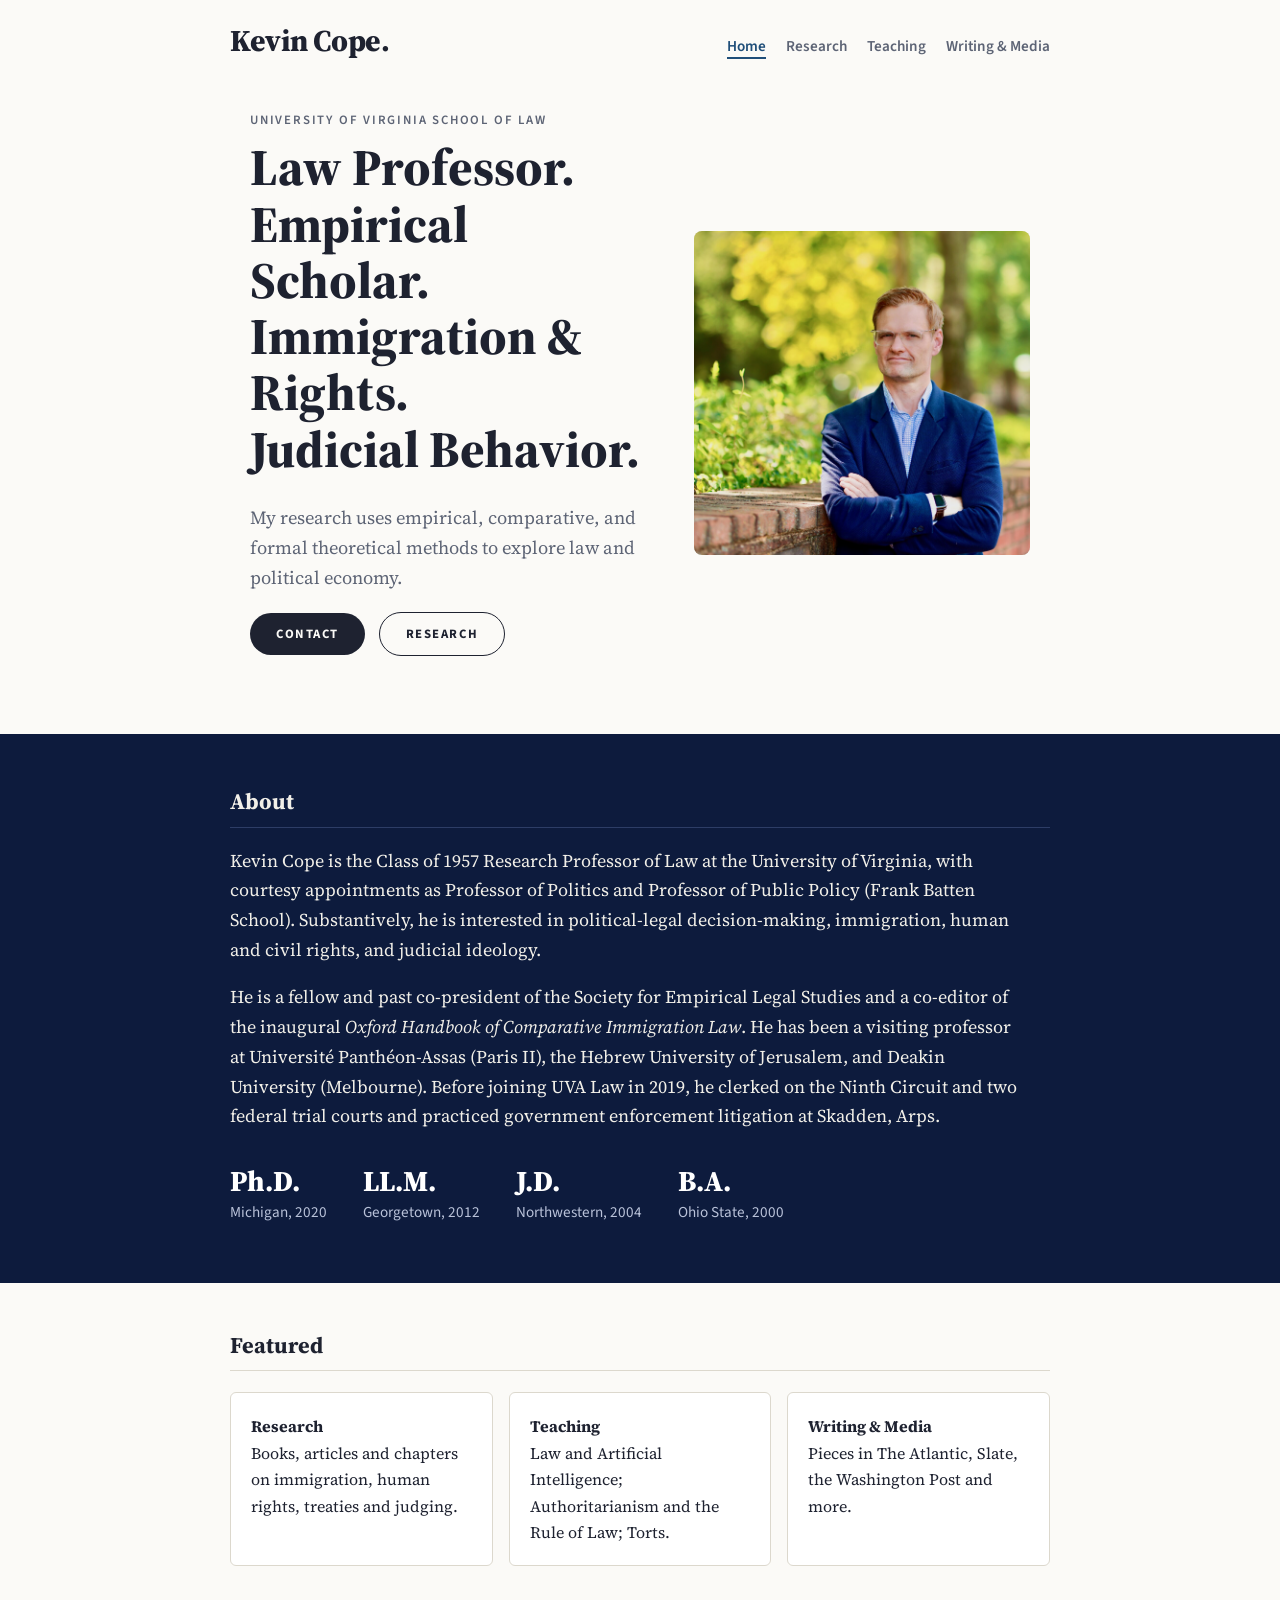
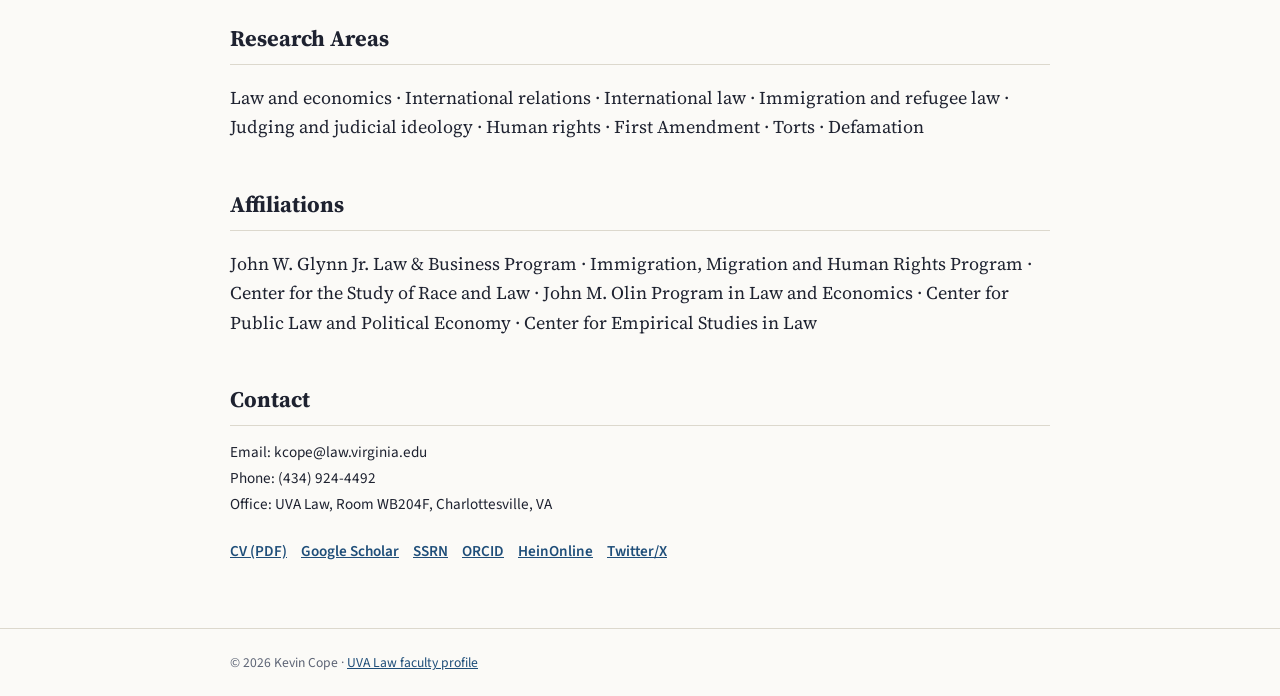
==== academic-website/index.html @ 52761af6 "Move site into academic-website/ subdirectory Co-Authored-By: Claude Sonnet 5.5 <noreply@anthropic.c" ====
<!DOCTYPE html>
<html lang="en"><head><meta charset="UTF-8"><meta name="viewport" content="width=device-width, initial-scale=1.0">
<title>Kevin Cope — Professor of Law, University of Virginia</title><meta name="description" content="Kevin Cope is Class of 1957 Research Professor of Law at the University of Virginia School of Law, studying law and political economy.">
<link rel="preconnect" href="https://fonts.googleapis.com"><link rel="preconnect" href="https://fonts.gstatic.com" crossorigin>
<link href="https://fonts.googleapis.com/css2?family=Source+Serif+4:wght@400;600;700&family=Source+Sans+3:wght@400;600;700&display=swap" rel="stylesheet">
<link rel="stylesheet" href="css/style.css"></head><body>
<header class="site"><div class="container"><a class="brand" href="index.html">Kevin Cope.</a><nav>
<a href="index.html" class=active>Home</a><a href="research.html">Research</a><a href="teaching.html">Teaching</a><a href="media.html">Writing &amp; Media</a></nav></div></header><main class="container">

<section class="hero"><div class="hero-text">
<p class="eyebrow">University of Virginia School of Law</p>
<h1>Law Professor.<br>Empirical Scholar.<br>Immigration &amp; Rights.<br>Judicial Behavior.</h1>
<p class="lede">My research uses empirical, comparative, and formal theoretical methods to explore law and political economy.</p>
<p><a class="btn" href="#contact">Contact</a> <a class="btn ghost" href="research.html">Research</a></p></div>
<div><div class="photo" id="ph" aria-label="Photo placeholder">KC</div></div></section>
</main>
<section class="band"><div class="container">
<h2>About</h2>
<p>Kevin Cope is the Class of 1957 Research Professor of Law at the University of Virginia, with courtesy appointments as Professor of Politics and Professor of Public Policy (Frank Batten School). Substantively, he is interested in political-legal decision-making, immigration, human and civil rights, and judicial ideology.</p>
<p>He is a fellow and past co-president of the Society for Empirical Legal Studies and a co-editor of the inaugural <em>Oxford Handbook of Comparative Immigration Law</em>. He has been a visiting professor at Université Panthéon-Assas (Paris II), the Hebrew University of Jerusalem, and Deakin University (Melbourne). Before joining UVA Law in 2019, he clerked on the Ninth Circuit and two federal trial courts and practiced government enforcement litigation at Skadden, Arps.</p>
<div class="stats"><div><b>Ph.D.</b>Michigan, 2020</div><div><b>LL.M.</b>Georgetown, 2012</div><div><b>J.D.</b>Northwestern, 2004</div><div><b>B.A.</b>Ohio State, 2000</div></div>
</div></section>
<main class="container">
<h2>Featured</h2>
<div class="cards">
<a class="card" href="research.html"><b>Research</b><br>Books, articles and chapters on immigration, human rights, treaties and judging.</a>
<a class="card" href="teaching.html"><b>Teaching</b><br>Law and Artificial Intelligence; Authoritarianism and the Rule of Law; Torts.</a>
<a class="card" href="media.html"><b>Writing &amp; Media</b><br>Pieces in The Atlantic, Slate, the Washington Post and more.</a></div>
<h2>Research Areas</h2><p>Law and economics &middot; International relations &middot; International law &middot; Immigration and refugee law &middot; Judging and judicial ideology &middot; Human rights &middot; First Amendment &middot; Torts &middot; Defamation</p>
<h2>Affiliations</h2><p>John W. Glynn Jr. Law &amp; Business Program &middot; Immigration, Migration and Human Rights Program &middot; Center for the Study of Race and Law &middot; John M. Olin Program in Law and Economics &middot; Center for Public Law and Political Economy &middot; Center for Empirical Studies in Law</p>
<h2 id="contact">Contact</h2>
<div class="contact">Email: kcope@law.virginia.edu<br>Phone: (434) 924-4492<br>Office: UVA Law, Room WB204F, Charlottesville, VA</div>
<p class="links"><a href="https://www.dropbox.com/s/ezp9ynncu754b7q/Cope-CV.pdf?dl=0">CV (PDF)</a><a href="https://scholar.google.com/citations?user=xXnzLrUAAAAJ">Google Scholar</a><a href="https://ssrn.com/abstract=4718929">SSRN</a><a href="https://orcid.org/0000-0002-1598-0668">ORCID</a><a href="https://heinonline.org/HOL/AuthorProfile?collection=journals&search_name=Cope,%20Kevin%20L.&base=js">HeinOnline</a><a href="https://twitter.com/KevinLynnCope">Twitter/X</a></p>
<script>var i=new Image();i.onload=function(){document.getElementById('ph').outerHTML='<img class="photo" src="images/cope.jpg" alt="Kevin Cope">'};i.src='images/cope.jpg';</script></main><footer><div class="container">&copy; 2026 Kevin Cope &middot; <a href="https://www.law.virginia.edu/faculty/profile/kc9fz/2381999">UVA Law faculty profile</a></div></footer></body></html>
---- academic-website/css/style.css ----
:root{--bg:#fbfaf7;--fg:#1e2230;--muted:#5d6475;--accent:#1f4e79;--rule:#dcd8cd;--card:#fff}
@media (prefers-color-scheme:dark){:root{--bg:#14171f;--fg:#e8e6df;--muted:#9aa1b2;--accent:#8fb8e3;--rule:#2c3140;--card:#1b1f2a}}
*{box-sizing:border-box}
body{margin:0;background:var(--bg);color:var(--fg);font:18px/1.65 "Source Serif 4",Georgia,serif}
.container{max-width:860px;margin:0 auto;padding:0 20px}
a{color:var(--accent)}
header.site{border-bottom:1px solid var(--rule);padding:18px 0}
header.site .container{display:flex;flex-wrap:wrap;justify-content:space-between;align-items:baseline;gap:10px}
.brand{font:700 1.25rem "Source Serif 4",Georgia,serif;color:var(--fg);text-decoration:none}
nav a{font:600 .95rem "Source Sans 3",system-ui,sans-serif;margin-left:20px;color:var(--muted);text-decoration:none}
nav a:hover,nav a.active{color:var(--accent)}
nav a.active{border-bottom:2px solid var(--accent)}
h1{font-size:2.2rem;line-height:1.2;margin:.2em 0 .1em}
h2{font-size:1.4rem;margin:2em 0 .5em;padding-bottom:.25em;border-bottom:1px solid var(--rule)}
.sub{font:1.05rem "Source Sans 3",system-ui,sans-serif;color:var(--muted);margin:0}
.profile{display:grid;grid-template-columns:200px 1fr;gap:32px;padding:40px 0 10px;align-items:start}
.photo{width:200px;height:240px;border-radius:6px;background:var(--rule);object-fit:cover;display:flex;align-items:center;justify-content:center;font:700 3rem "Source Sans 3",sans-serif;color:var(--muted)}
.contact{font:.95rem/1.7 "Source Sans 3",system-ui,sans-serif;margin-top:14px}
.links a{display:inline-block;margin:0 14px 6px 0;font:600 .95rem "Source Sans 3",system-ui,sans-serif}
ul.pubs{list-style:none;padding:0;margin:0}
ul.pubs li{padding:.55em 0 .55em 1.2em;text-indent:-1.2em;border-bottom:1px solid var(--rule);font-size:1rem;line-height:1.55}
ul.pubs .co{color:var(--muted)}
.card{background:var(--card);border:1px solid var(--rule);border-radius:6px;padding:14px 18px;margin:10px 0}
footer{margin-top:60px;padding:24px 0;border-top:1px solid var(--rule);font:.85rem "Source Sans 3",sans-serif;color:var(--muted)}
@media(max-width:640px){.profile{grid-template-columns:1fr}nav a{margin:0 14px 0 0}}
/* v2: Feldman/Doleac-inspired */
:root{--navy:#0d1b3d}
header.site{border-bottom:0;padding:20px 0}
.brand{font:800 1.9rem "Source Serif 4",Georgia,serif;letter-spacing:-.01em}
.hero{max-width:1000px;margin:0 auto;padding:30px 20px 60px;display:grid;grid-template-columns:1.3fr 1fr;gap:40px;align-items:center}
.hero h1{font-size:clamp(2rem,5vw,3.2rem);font-weight:800;line-height:1.1;margin:.2em 0 .5em}
.eyebrow{font:600 .8rem "Source Sans 3",sans-serif;letter-spacing:.14em;text-transform:uppercase;color:var(--muted);margin:0}
.lede{font-size:1.15rem;color:var(--muted);max-width:30em}
.hero .photo{width:100%;height:auto;aspect-ratio:4/5;font-size:5rem}
.btn{display:inline-block;background:var(--fg);color:var(--bg);padding:12px 26px;border-radius:999px;font:700 .8rem "Source Sans 3",sans-serif;letter-spacing:.12em;text-transform:uppercase;text-decoration:none;margin-right:10px}
.btn.ghost{background:transparent;color:var(--fg);border:1.5px solid var(--fg)}
.band{background:var(--navy);color:#f1efe8;padding:50px 0 60px}
.band h2{border-color:#2d3d66;margin-top:0}
.band p{max-width:44em}
.stats{display:flex;flex-wrap:wrap;gap:36px;margin-top:30px}
.stats div{font:.95rem "Source Sans 3",sans-serif;color:#b9c2d9}
.stats b{display:block;font:800 1.8rem "Source Serif 4",serif;color:#fff}
.cards{display:grid;grid-template-columns:repeat(auto-fit,minmax(220px,1fr));gap:16px}
a.card{display:block;text-decoration:none;color:var(--fg);font-size:1rem;padding:20px}
a.card:hover{border-color:var(--accent)}
@media(max-width:700px){.hero{grid-template-columns:1fr}}
/* photo shown uncropped at its natural aspect */
.hero{grid-template-columns:1.2fr 1fr;max-width:1000px;gap:40px}
.hero .photo{width:100%;height:auto;aspect-ratio:auto;object-fit:contain;border-radius:8px}
div.photo{aspect-ratio:1/1}
@media(max-width:700px){.hero{grid-template-columns:1fr}}
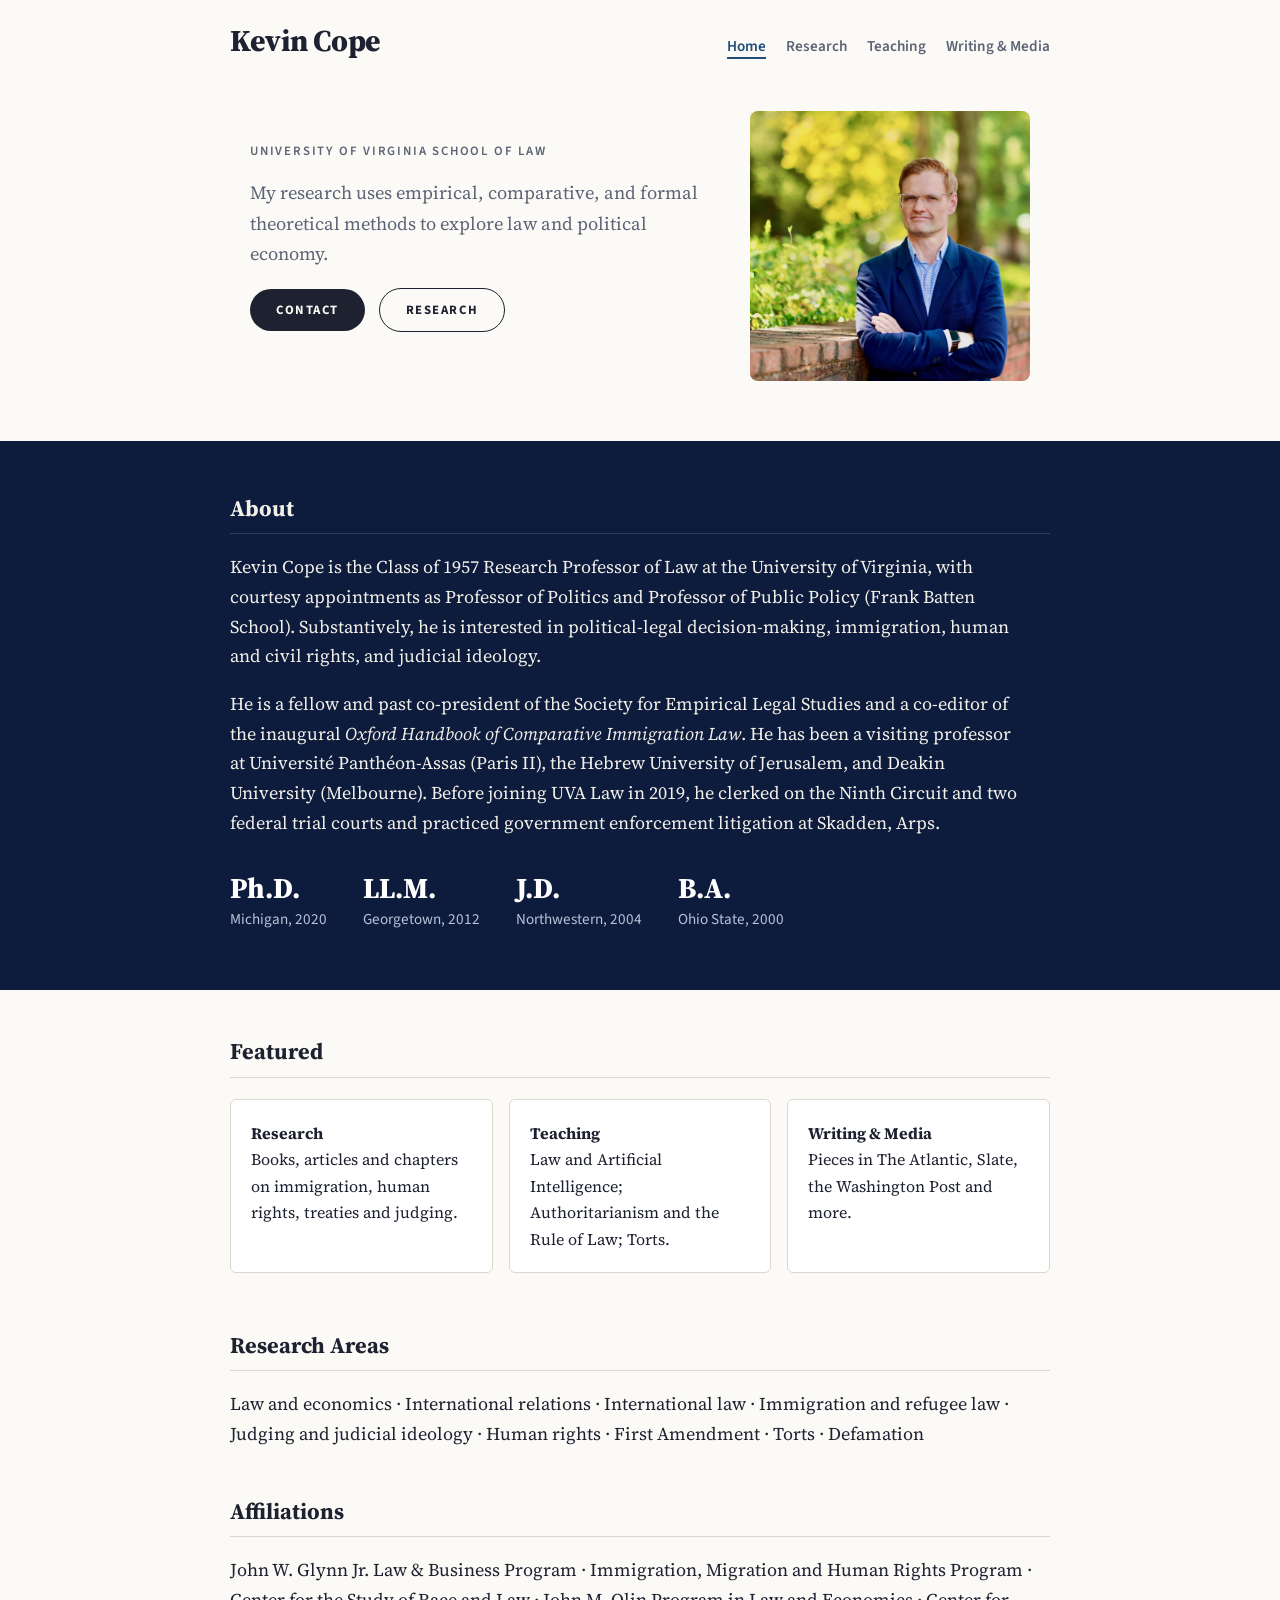
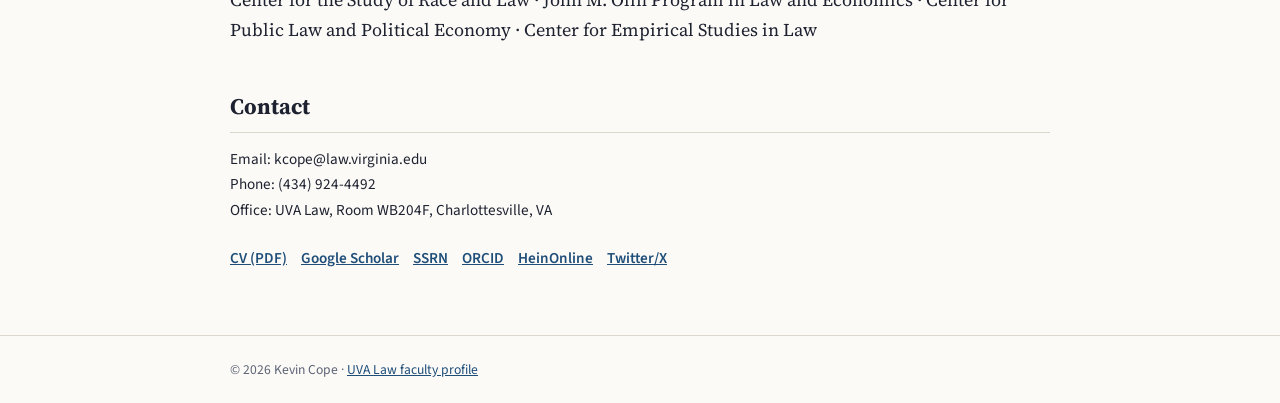
==== commit 1edde50b: "Remove hero tagline and header period Co-Authored-By: Claude Sonnet 5.5 <noreply@anthropic.com>" ====
--- a/academic-website/index.html
+++ b/academic-website/index.html
@@ -4,12 +4,12 @@
 <link rel="preconnect" href="https://fonts.googleapis.com"><link rel="preconnect" href="https://fonts.gstatic.com" crossorigin>
 <link href="https://fonts.googleapis.com/css2?family=Source+Serif+4:wght@400;600;700&family=Source+Sans+3:wght@400;600;700&display=swap" rel="stylesheet">
 <link rel="stylesheet" href="css/style.css"></head><body>
-<header class="site"><div class="container"><a class="brand" href="index.html">Kevin Cope.</a><nav>
+<header class="site"><div class="container"><a class="brand" href="index.html">Kevin Cope</a><nav>
 <a href="index.html" class=active>Home</a><a href="research.html">Research</a><a href="teaching.html">Teaching</a><a href="media.html">Writing &amp; Media</a></nav></div></header><main class="container">
 
 <section class="hero"><div class="hero-text">
 <p class="eyebrow">University of Virginia School of Law</p>
-<h1>Law Professor.<br>Empirical Scholar.<br>Immigration &amp; Rights.<br>Judicial Behavior.</h1>
+<h1 class="sr-only">Kevin Cope</h1>
 <p class="lede">My research uses empirical, comparative, and formal theoretical methods to explore law and political economy.</p>
 <p><a class="btn" href="#contact">Contact</a> <a class="btn ghost" href="research.html">Research</a></p></div>
 <div><div class="photo" id="ph" aria-label="Photo placeholder">KC</div></div></section>
--- a/academic-website/css/style.css
+++ b/academic-website/css/style.css
@@ -44,8 +44,9 @@
 a.card{display:block;text-decoration:none;color:var(--fg);font-size:1rem;padding:20px}
 a.card:hover{border-color:var(--accent)}
 @media(max-width:700px){.hero{grid-template-columns:1fr}}
-/* photo shown uncropped at its natural aspect */
-.hero{grid-template-columns:1.2fr 1fr;max-width:1000px;gap:40px}
+/* photo shown uncropped at its natural aspect, beside the text */
+.hero{grid-template-columns:1fr 280px;max-width:1000px;gap:40px;align-items:center}
 .hero .photo{width:100%;height:auto;aspect-ratio:auto;object-fit:contain;border-radius:8px}
 div.photo{aspect-ratio:1/1}
-@media(max-width:700px){.hero{grid-template-columns:1fr}}
+@media(max-width:560px){.hero{grid-template-columns:1fr 130px;gap:16px}.hero h1{font-size:1.7rem}.lede{font-size:1rem}}
+.sr-only{position:absolute;width:1px;height:1px;overflow:hidden;clip:rect(0 0 0 0);white-space:nowrap}
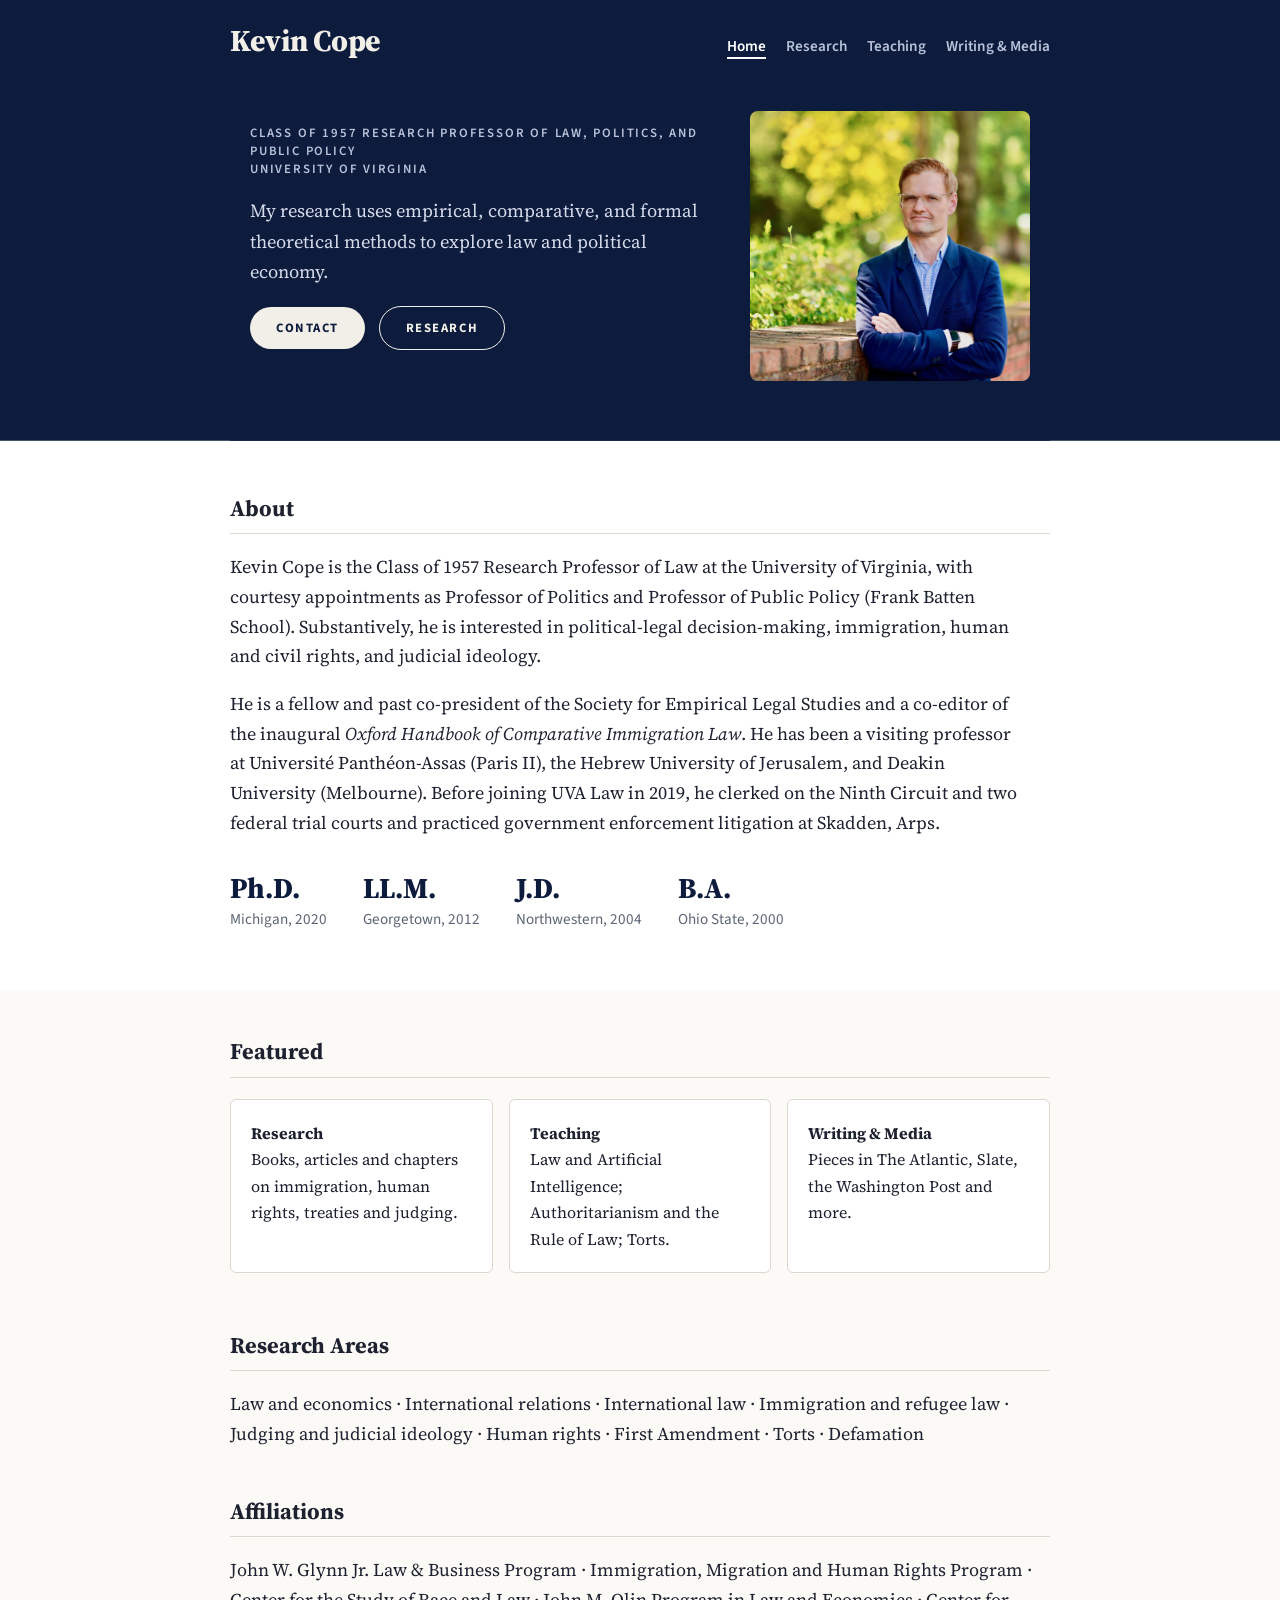
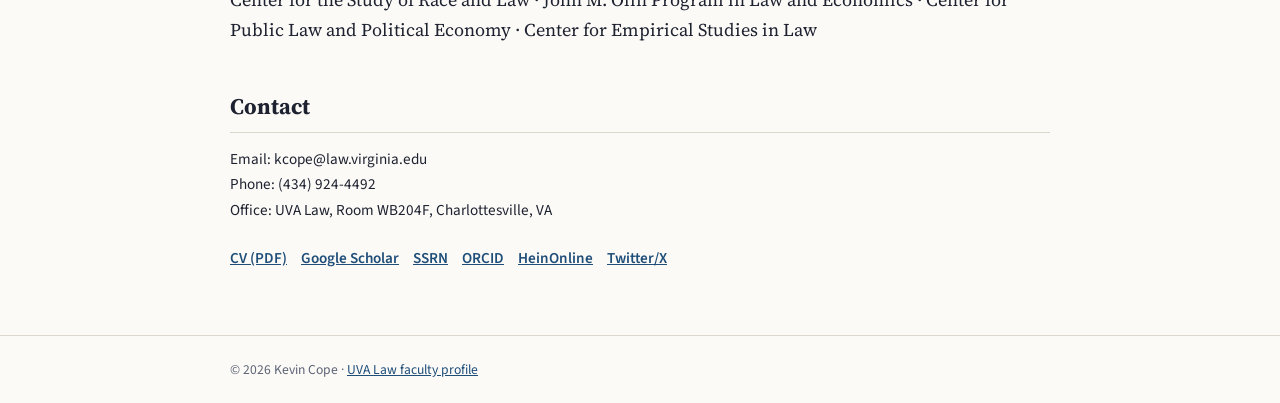
==== commit 915a0607: "Update hero title line Co-Authored-By: Claude Sonnet 5.5 <noreply@anthropic.com>" ====
--- a/academic-website/index.html
+++ b/academic-website/index.html
@@ -8,7 +8,7 @@
 <a href="index.html" class=active>Home</a><a href="research.html">Research</a><a href="teaching.html">Teaching</a><a href="media.html">Writing &amp; Media</a></nav></div></header><main class="container">
 
 <section class="hero"><div class="hero-text">
-<p class="eyebrow">University of Virginia School of Law</p>
+<p class="eyebrow">Class of 1957 Research Professor of Law, Politics, and Public Policy<br>University of Virginia</p>
 <h1 class="sr-only">Kevin Cope</h1>
 <p class="lede">My research uses empirical, comparative, and formal theoretical methods to explore law and political economy.</p>
 <p><a class="btn" href="#contact">Contact</a> <a class="btn ghost" href="research.html">Research</a></p></div>
--- a/academic-website/css/style.css
+++ b/academic-website/css/style.css
@@ -50,3 +50,19 @@
 div.photo{aspect-ratio:1/1}
 @media(max-width:560px){.hero{grid-template-columns:1fr 130px;gap:16px}.hero h1{font-size:1.7rem}.lede{font-size:1rem}}
 .sr-only{position:absolute;width:1px;height:1px;overflow:hidden;clip:rect(0 0 0 0);white-space:nowrap}
+/* inverted scheme: navy header + hero, light About band */
+header.site{background:var(--navy)}
+header.site .brand{color:#f1efe8}
+header.site nav a{color:#b9c2d9}
+header.site nav a:hover,header.site nav a.active{color:#fff;border-color:#fff}
+.hero{background:var(--navy);color:#f1efe8;box-shadow:0 0 0 100vmax var(--navy);clip-path:inset(0 -100vmax);margin-top:0;position:relative}
+.hero .eyebrow{color:#b9c2d9}
+.hero .lede{color:#d5dbea}
+.hero .btn{background:#f1efe8;color:var(--navy)}
+.hero .btn.ghost{background:transparent;color:#f1efe8;border-color:#f1efe8}
+.hero .photo{background:#22325c;color:#b9c2d9}
+.band{background:var(--card);color:var(--fg)}
+.band h2{border-color:var(--rule)}
+.stats div{color:var(--muted)}
+.stats b{color:var(--navy)}
+@media (prefers-color-scheme:dark){.stats b{color:var(--fg)}}
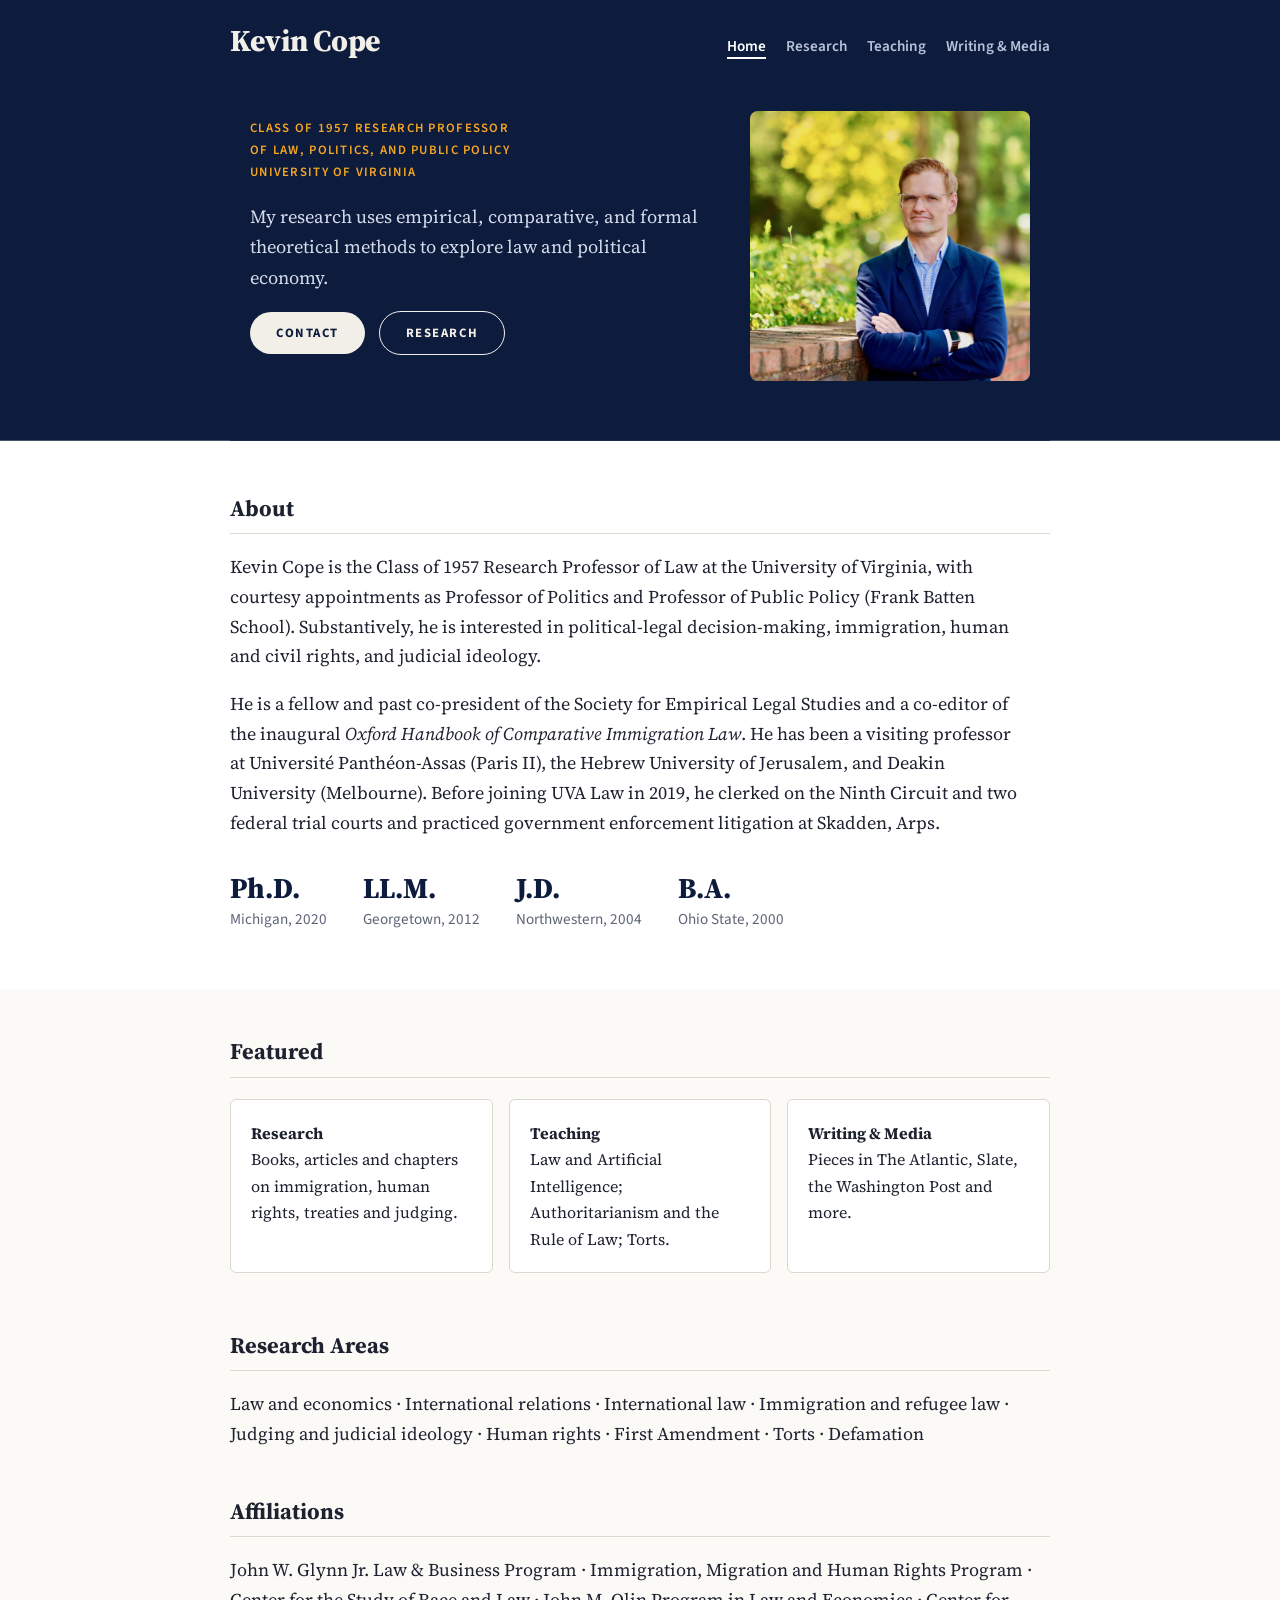
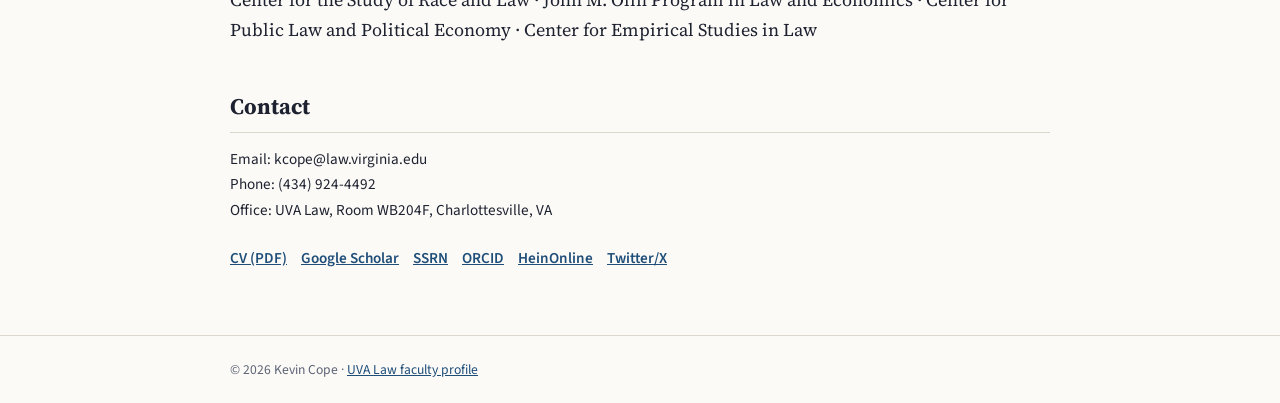
==== commit ffa94785: "Set explicit line breaks in hero title Co-Authored-By: Claude Sonnet 5.5 <noreply@anthropic.com>" ====
--- a/academic-website/index.html
+++ b/academic-website/index.html
@@ -8,7 +8,7 @@
 <a href="index.html" class=active>Home</a><a href="research.html">Research</a><a href="teaching.html">Teaching</a><a href="media.html">Writing &amp; Media</a></nav></div></header><main class="container">
 
 <section class="hero"><div class="hero-text">
-<p class="eyebrow">Class of 1957 Research Professor of Law, Politics, and Public Policy<br>University of Virginia</p>
+<p class="eyebrow">Class of 1957 Research Professor<br>of Law, Politics, and Public Policy<br>University of Virginia</p>
 <h1 class="sr-only">Kevin Cope</h1>
 <p class="lede">My research uses empirical, comparative, and formal theoretical methods to explore law and political economy.</p>
 <p><a class="btn" href="#contact">Contact</a> <a class="btn ghost" href="research.html">Research</a></p></div>
--- a/academic-website/css/style.css
+++ b/academic-website/css/style.css
@@ -66,3 +66,5 @@
 .stats div{color:var(--muted)}
 .stats b{color:var(--navy)}
 @media (prefers-color-scheme:dark){.stats b{color:var(--fg)}}
+.hero .eyebrow{color:#f5a623}
+.hero .eyebrow{line-height:1.7;letter-spacing:.1em}
